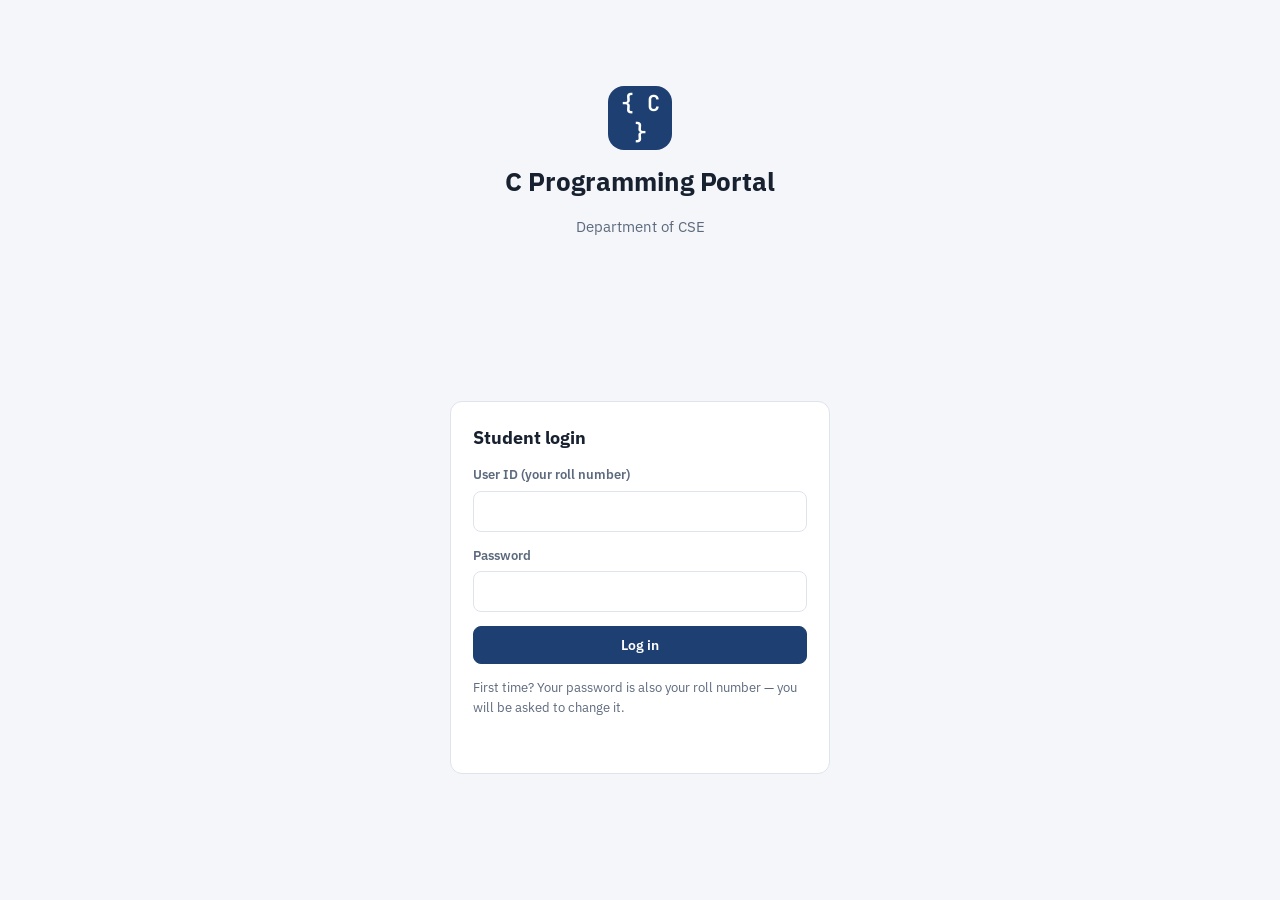
==== index.html @ 67769ecd "Add files via upload" ====
<!DOCTYPE html>
<html lang="en">
<head>
<meta charset="utf-8">
<meta name="viewport" content="width=device-width, initial-scale=1">
<title>C Programming Portal</title>
<link rel="preconnect" href="https://fonts.googleapis.com">
<link href="https://fonts.googleapis.com/css2?family=IBM+Plex+Sans:wght@400;500;600;700&family=JetBrains+Mono:wght@400;500&display=swap" rel="stylesheet">
<link rel="stylesheet" href="css/style.css?v=mw3cnd20">
</head>
<body>
<div id="demoBanner" class="demo-banner hidden">DEMO MODE — no Google Sheet connected; data stays in this browser. Logins: 1 / 1 … 5 / 5 (roll number = user ID = first password)</div>

<!-- LOGIN -->
<section id="view-login" class="view">
  <div class="login-wrap">
    <div class="login-brand">
      <div class="logo">{ C }</div>
      <h1 id="portalTitle">C Programming Portal</h1>
      <p id="collegeName" class="muted"></p>
    </div>
    <form id="loginForm" class="card login-card" autocomplete="off">
      <h2>Student login</h2>
      <label>User ID (your roll number)<input id="loginId" required autocomplete="off" spellcheck="false"></label>
      <label>Password<input id="loginPw" type="password" required autocomplete="off"></label>
      <button class="btn primary" type="submit" id="loginBtn">Log in</button>
      <p class="muted small" style="margin:0">First time? Your password is also your roll number — you will be asked to change it.</p>
      <p id="loginMsg" class="msg"></p>
    </form>
  </div>
</section>

<!-- DASHBOARD -->
<section id="view-dash" class="view hidden">
  <header class="topbar">
    <div class="brand">{ C } <span id="tbTitle"></span></div>
    <div class="who"><span id="whoName"></span><button class="btn ghost small" id="pwBtn">Change password</button><button class="btn ghost small" id="logoutBtn">Log out</button></div>
  </header>
  <main class="page">
    <div class="crumbs" id="crumbs"></div>
    <div id="dashHome">
      <h2 class="page-title" style="margin-bottom:4px">Welcome, <span id="welcomeName"></span></h2>
      <div class="id-card"><span>Roll No: <b id="welcomeRoll"></b></span><span>Name: <b id="welcomeName2"></b></span><span>Case Study: <b id="welcomeCase"></b></span></div>
      <div class="panels">
        <button class="panel-card" id="openAssignPanel">
          <div class="panel-icon">A</div><h3>Assignment panel</h3><p>Your case study assignment, auto-evaluated</p>
        </button>
        <button class="panel-card" id="openLabPanel">
          <div class="panel-icon lab">L</div><h3>Lab panel</h3><p>Weekly lab programs</p>
        </button>
      </div>
      <div class="compiler-status" id="compilerStatus">Preparing the C compiler on this computer…</div>
    </div>

    <div id="labHome" class="hidden">
      <h2 class="page-title">Lab panel</h2>
      <div id="weekList" class="week-list"></div>
      <div id="weekPrograms" class="hidden"></div>
    </div>

    <div id="assignHome" class="hidden">
      <h2 class="page-title">Assignment panel</h2>
      <div class="card assign-card">
        <div class="assign-head">
          <div><div class="eyebrow" id="assignEyebrow"></div><h3 id="assignTitle"></h3></div>
          <span class="status-pill" id="assignStatus"></span>
        </div>
        <p id="assignScenario" class="scenario"></p>
        <ol id="assignQs" class="assign-qs"></ol>
        <div id="assignEval" class="assign-eval"></div>
        <div class="assign-foot">
          <div class="muted small" id="assignMeta"></div>
          <button class="btn primary" id="startBtn">Open assignment</button>
        </div>
      </div>
    </div>
  </main>
</section>

<!-- EXAM -->
<section id="view-exam" class="view hidden">
  <header class="exam-bar">
    <div class="eb-left"><strong id="exTitle"></strong><span class="muted small" id="exWho"></span></div>
    <div class="eb-right">
      <span id="saveState" class="save-state">Not saved yet</span>
      <span id="violBadge" class="viol">Warnings 0/3</span>
      <button class="btn ghost small" id="closeExamBtn">Save &amp; close</button>
      <button class="btn danger small" id="finalBtn">Final submit</button>
    </div>
  </header>
  <div class="exam-body">
    <nav class="qnav" id="qnav"></nav>
    <div class="qpane">
      <div class="qtext noselect" id="qtext"></div>
      <div class="editor-wrap">
        <div class="editor-head"><span id="edLabel"></span><span class="muted small">Typing only — copy, paste and drag-drop are disabled · compiles on this computer</span></div>
        <div id="editor"></div>
      </div>
      <div class="runbar">
        <button class="btn" id="runProgBtn">▶ Run program</button>
        <textarea id="stdin" class="stdin" rows="1" spellcheck="false" autocomplete="off" placeholder="Input for Run program — type what you would enter at the keyboard, e.g.  1  1 1 2024 1 3 2024  0"></textarea>
        <button class="btn primary" id="runBtn">Run tests for Q1</button>
      </div>
      <div class="console noselect" id="console"></div>
    </div>
  </div>
</section>

<!-- shield shown whenever the window loses focus / a screenshot key is pressed -->
<div id="shield" class="shield hidden"><div class="shield-box"><h2 id="shieldTitle">Assignment hidden</h2><p id="shieldMsg"></p><button class="btn primary" id="shieldBtn">Return to full screen</button></div></div>
<div id="modal" class="modal hidden"><div class="modal-box"><h3 id="mTitle"></h3><div id="mBody"></div><div class="modal-actions" id="mActions"></div></div></div>
<div id="toast" class="toast hidden"></div>

<script src="js/config.js?v=mw3cnd20"></script>
<script src="js/cases-text.js?v=mw3cnd20"></script>
<script src="js/tests-data.js?v=mw3cnd20"></script>
<script src="js/api.js?v=mw3cnd20"></script>
<script src="js/compiler.js?v=mw3cnd20"></script>
<script src="js/grader.js?v=mw3cnd20"></script>
<script src="js/editor.js?v=mw3cnd20"></script>
<script src="js/app.js?v=mw3cnd20"></script>
</body>
</html>
---- css/style.css ----
:root{
  --bg:#f4f6fa; --surface:#fff; --ink:#18212f; --muted:#5d6a7e; --line:#dfe4ec;
  --brand:#1d3f72; --brand-2:#2c5aa0; --accent:#e8a33d; --ok:#1e7a46; --ok-bg:#e5f4ea;
  --bad:#b3261e; --bad-bg:#fbe9e7; --warn:#9a5b00; --warn-bg:#fff4e0;
  --mono:'JetBrains Mono',Consolas,monospace; --sans:'IBM Plex Sans',system-ui,Segoe UI,sans-serif;
}
*{box-sizing:border-box}
html,body{margin:0;height:100%}
body{background:var(--bg);color:var(--ink);font:15px/1.5 var(--sans)}
.hidden{display:none!important}
.muted{color:var(--muted)} .small{font-size:13px}
.ok{color:var(--ok)} .bad{color:var(--bad)} .warn{color:var(--warn)}
code,pre{font-family:var(--mono)}
.btn{font:600 14px var(--sans);border:1px solid var(--line);background:#fff;color:var(--ink);padding:9px 16px;border-radius:8px;cursor:pointer}
.btn:hover{border-color:#b9c3d3}
.btn.primary{background:var(--brand);border-color:var(--brand);color:#fff}
.btn.primary:hover{background:var(--brand-2)}
.btn.danger{background:var(--bad);border-color:var(--bad);color:#fff}
.btn.ghost{background:transparent}
.btn.small{padding:6px 12px;font-size:13px}
.btn:disabled{opacity:.55;cursor:not-allowed}
.card{background:var(--surface);border:1px solid var(--line);border-radius:12px;padding:22px}
.demo-banner{background:var(--warn-bg);color:var(--warn);text-align:center;font-size:13px;padding:6px 12px;border-bottom:1px solid #f0d9ae}
.eyebrow{font-size:12px;font-weight:600;letter-spacing:.06em;text-transform:uppercase;color:var(--brand-2)}

/* login */
.login-wrap{min-height:calc(100vh - 40px);display:grid;place-items:center;gap:24px;padding:24px;grid-template-columns:minmax(0,1fr);justify-items:center}
.login-brand{text-align:center}
.logo{display:inline-grid;place-items:center;width:64px;height:64px;border-radius:16px;background:var(--brand);color:#fff;font:600 22px var(--mono)}
.login-brand h1{margin:12px 0 2px;font-size:26px}
.login-card{width:min(380px,100%);display:grid;gap:14px}
.login-card h2{margin:0;font-size:18px}
label{display:grid;gap:6px;font-size:13px;font-weight:600;color:var(--muted)}
input{font:15px var(--sans);padding:10px 12px;border:1px solid var(--line);border-radius:8px;color:var(--ink)}
input:focus{outline:2px solid #c9d8f0;border-color:var(--brand-2)}
.msg{min-height:20px;margin:0;color:var(--bad);font-size:13px}

/* dashboard */
.topbar{display:flex;justify-content:space-between;align-items:center;padding:12px 24px;background:var(--brand);color:#fff}
.topbar .brand{font:600 16px var(--sans)} .topbar .brand span{font-weight:500;margin-left:6px}
.topbar .who{display:flex;gap:12px;align-items:center;font-size:14px}
.topbar .btn.ghost{color:#fff;border-color:rgba(255,255,255,.35)}
.page{max-width:1080px;margin:0 auto;padding:20px 24px 48px}
.crumbs{font-size:13px;color:var(--muted);margin-bottom:8px} .crumbs a{color:var(--brand-2);text-decoration:none}
.page-title{font-size:22px;margin:4px 0 18px}
.panels{display:grid;grid-template-columns:repeat(auto-fit,minmax(260px,1fr));gap:18px}
.panel-card{text-align:left;background:#fff;border:1px solid var(--line);border-radius:14px;padding:26px;cursor:pointer;font:inherit;color:inherit;transition:box-shadow .15s,border-color .15s}
.panel-card:hover{border-color:var(--brand-2);box-shadow:0 6px 20px rgba(29,63,114,.10)}
.panel-card h3{margin:14px 0 4px;font-size:18px} .panel-card p{margin:0;color:var(--muted)}
.panel-icon{width:44px;height:44px;border-radius:10px;display:grid;place-items:center;background:#e6edf8;color:var(--brand);font:700 18px var(--mono)}
.panel-icon.lab{background:#fdf1de;color:#a2600c}
.compiler-status{margin-top:18px;font-size:13px;color:var(--muted);padding:10px 14px;border-radius:8px;background:#eef1f6}
.compiler-status.ok{background:var(--ok-bg);color:var(--ok)} .compiler-status.bad{background:var(--bad-bg);color:var(--bad)}
.week-list{display:grid;grid-template-columns:repeat(auto-fit,minmax(240px,1fr));gap:14px;margin-bottom:18px}
.week-card{display:flex;gap:14px;align-items:center;text-align:left;background:#fff;border:1px solid var(--line);border-radius:12px;padding:16px;cursor:pointer;font:inherit;color:inherit}
.week-card:hover{border-color:var(--brand-2)}
.wk{width:46px;height:46px;border-radius:10px;background:#fdf1de;color:#a2600c;display:grid;place-items:center;font:700 15px var(--mono)}
.assign-head{display:flex;justify-content:space-between;gap:12px;align-items:flex-start}
.assign-head h3{margin:4px 0 0;font-size:20px}
.scenario{color:#334155}
.assign-qs{padding-left:20px;color:#334155} .assign-qs li{margin:6px 0}
.assign-foot{display:flex;justify-content:space-between;align-items:center;gap:12px;flex-wrap:wrap;border-top:1px solid var(--line);padding-top:14px;margin-top:10px}
.status-pill{font-size:12px;font-weight:700;padding:4px 10px;border-radius:999px;background:#eef1f6;color:var(--muted);white-space:nowrap}
.status-pill.in-progress{background:#e6edf8;color:var(--brand)}
.status-pill.auto-submitted{background:var(--warn-bg);color:var(--warn)}
.status-pill.final{background:var(--ok-bg);color:var(--ok)}
.status-pill.locked{background:var(--bad-bg);color:var(--bad)}

/* exam */
#view-exam{height:100vh;display:flex;flex-direction:column;background:var(--bg)}
.exam-bar{display:flex;justify-content:space-between;align-items:center;gap:12px;padding:8px 16px;background:var(--brand);color:#fff}
.exam-bar .muted{color:#c8d4e8}
.eb-right{display:flex;gap:10px;align-items:center}
.exam-bar .btn.ghost{color:#fff;border-color:rgba(255,255,255,.35)}
.save-state{font-size:12px;color:#c8d4e8} .save-state.ok{color:#9be3b6} .save-state.warn{color:#ffd28a} .save-state.bad{color:#ffb4ab}
.viol{font-size:12px;font-weight:700;padding:4px 10px;border-radius:999px;background:rgba(255,255,255,.12)}
.viol.hot{background:#ffd9d4;color:var(--bad)}
.exam-body{flex:1;display:flex;min-height:0}
.qnav{width:96px;background:#fff;border-right:1px solid var(--line);padding:10px 8px;display:flex;flex-direction:column;gap:6px}
.qbtn{display:flex;flex-direction:column;align-items:center;gap:4px;border:1px solid var(--line);background:#fff;border-radius:8px;padding:8px 4px;cursor:pointer;font:600 14px var(--sans);color:var(--ink)}
.qbtn.on{border-color:var(--brand);background:#e6edf8;color:var(--brand)}
.qb{font-size:11px;padding:1px 6px;border-radius:999px;background:#eef1f6;color:var(--muted)}
.qb.g{background:var(--ok-bg);color:var(--ok)} .qb.a{background:var(--warn-bg);color:var(--warn)} .qb.r{background:var(--bad-bg);color:var(--bad)}
.qnav-foot{margin-top:auto;text-align:center}
.qpane{flex:1;display:grid;grid-template-rows:auto minmax(260px,1fr) auto minmax(110px,24%);gap:10px;padding:12px 16px;min-width:0;min-height:0}
.qtext{background:#fff;border:1px solid var(--line);border-radius:10px;padding:12px 16px;max-height:32vh;overflow:auto}
.qdoc{margin:4px 0 8px;color:#334155}
.spec{background:#f6f8fc;border-left:3px solid var(--brand-2);padding:8px 12px;border-radius:6px}
.spec p{margin:6px 0 0}
.spec-label{font-size:11px;font-weight:700;text-transform:uppercase;color:var(--brand-2);letter-spacing:.05em}
.sig{display:block;font-size:13.5px;margin-top:4px;color:#0f2a52;white-space:pre-wrap}
.structs{margin-top:8px;font-size:13px} .structs summary{cursor:pointer;color:var(--brand-2);font-weight:600}
.structs pre{background:#0f1726;color:#d6e2f5;padding:10px 12px;border-radius:8px;overflow:auto;font-size:12.5px;max-height:240px}
.editor-wrap{display:flex;flex-direction:column;min-height:0;background:#fff;border:1px solid var(--line);border-radius:10px;overflow:hidden}
.editor-head{display:flex;justify-content:space-between;padding:6px 12px;border-bottom:1px solid var(--line);font-size:13px;font-weight:600;background:#fafbfd}
#editor{flex:1;min-height:0}
.ce{display:flex;height:100%;font:14px/1.55 var(--mono)}
.ce-gutter{width:48px;padding:10px 8px 10px 0;text-align:right;color:#9aa6b8;background:#f6f8fb;border-right:1px solid var(--line);white-space:pre;overflow:hidden;user-select:none;font:inherit}
.ce-text{flex:1;border:0;outline:0;resize:none;padding:10px 12px;font:inherit;color:#0f1726;tab-size:4;white-space:pre;overflow:auto}
.ce-text.ro{background:#f6f6f6}
.runbar{display:flex;align-items:center;gap:10px}
.stdin{flex:1;min-width:120px;height:38px;resize:vertical;font:13px/1.4 var(--mono);padding:8px 10px;border:1px solid var(--line);border-radius:8px}
.console pre.out{color:#e8f0ff;background:#16213a;padding:8px 10px;border-radius:6px}
.console{background:#0f1726;color:#d6e2f5;border-radius:10px;padding:10px 14px;overflow:auto;font-size:13.5px}
.console .muted{color:#93a3bd} .console .bad{color:#ff9a8f} .console .warn{color:#ffd28a}
.console pre{margin:4px 0;white-space:pre-wrap;font-size:12.5px}
.console pre.err{color:#ffc4bd}
.tcase{padding:6px 0;border-bottom:1px solid #1f2b40}
.tcase.pass b{color:#7fe0a3} .tcase.fail b{color:#ff9a8f}
.io{display:grid;grid-template-columns:1fr 1fr;gap:10px;margin-top:4px}
.io pre{background:#16213a;padding:6px 8px;border-radius:6px}
.summary{margin-top:8px;font-weight:600}
.noselect{user-select:none;-webkit-user-select:none}

/* shield, modal, toast */
.shield{position:fixed;inset:0;background:#0c1424;z-index:9000;display:grid;place-items:center;color:#fff}
.shield-box{text-align:center;max-width:460px;padding:24px} .shield-box p{color:#c8d4e8}
.modal{position:fixed;inset:0;background:rgba(10,18,32,.55);z-index:9500;display:grid;place-items:center;padding:16px}
.modal-box{background:#fff;border-radius:14px;max-width:560px;width:100%;padding:22px 24px}
.modal-box h3{margin:0 0 10px}
.modal-actions{display:flex;justify-content:flex-end;gap:10px;margin-top:18px}
.rules li{margin:6px 0}
.toast{position:fixed;left:50%;bottom:24px;transform:translateX(-50%);background:#18212f;color:#fff;padding:10px 18px;border-radius:999px;font-size:14px;z-index:9800;box-shadow:0 6px 24px rgba(0,0,0,.25)}

@media print{ body{display:none!important} }
@media (max-width:760px){
  .page{padding:16px} .topbar{padding:10px 16px}
  .exam-body{flex-direction:column} .qnav{width:auto;flex-direction:row;border-right:0;border-bottom:1px solid var(--line)}
  .eb-right{flex-wrap:wrap}
}

.pwform{display:grid;gap:12px;margin-top:6px}

.id-card{display:flex;flex-wrap:wrap;gap:10px 28px;background:#fff;border:1px solid var(--line);border-left:4px solid var(--brand);border-radius:10px;padding:12px 16px;margin:0 0 18px;font-size:15px}

.assign-eval{border-top:1px solid var(--line);margin-top:10px;padding-top:6px;color:#334155}
.assign-eval h4{margin:8px 0 6px;font-size:16px}
.mtable{border-collapse:collapse;width:100%;font-size:13.5px;margin:6px 0}
.mtable th,.mtable td{border:1px solid var(--line);padding:5px 8px;text-align:left;vertical-align:top}
.mtable th{background:#f6f8fc}
pre.sample{background:#f6f8fc;border:1px solid var(--line);padding:8px;border-radius:6px;max-height:200px;overflow:auto}
.console .okc{color:#7fe0a3} .console .badc{color:#ff9a8f}

.ce-gutter .act{display:inline-block;width:100%;background:#d6e4fb;color:#1d3f72;font-weight:600;box-shadow:inset -3px 0 0 #2c5aa0}

#view-exam{user-select:none;-webkit-user-select:none}
#view-exam textarea{user-select:text;-webkit-user-select:text}
.casebox{margin-bottom:6px;color:#334155}.casebox summary{cursor:pointer;color:var(--brand)}
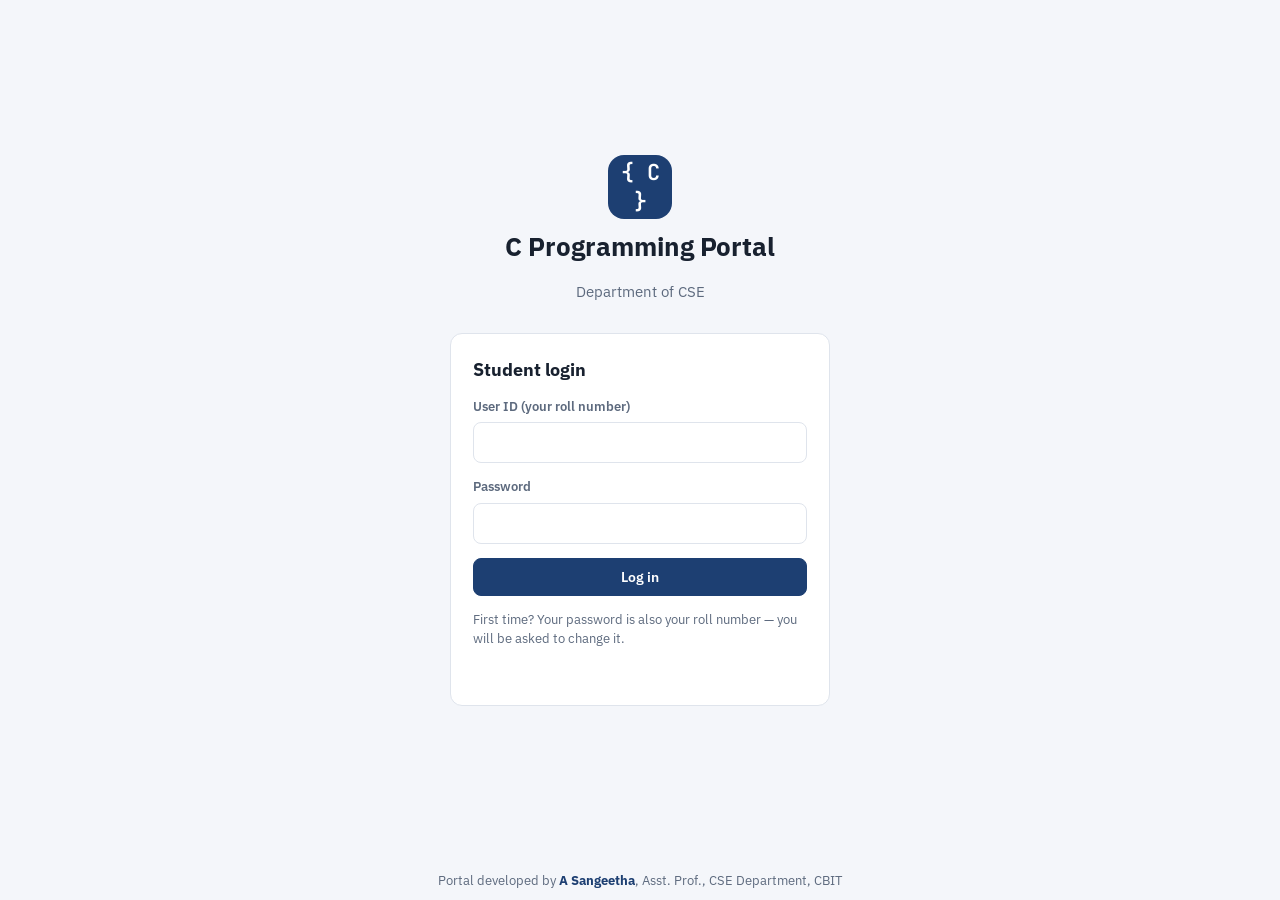
==== commit 98d813e8: "Add files via upload" ====
--- a/index.html
+++ b/index.html
@@ -6,7 +6,7 @@
 <title>C Programming Portal</title>
 <link rel="preconnect" href="https://fonts.googleapis.com">
 <link href="https://fonts.googleapis.com/css2?family=IBM+Plex+Sans:wght@400;500;600;700&family=JetBrains+Mono:wght@400;500&display=swap" rel="stylesheet">
-<link rel="stylesheet" href="css/style.css?v=mw3cnd20">
+<link rel="stylesheet" href="css/style.css?v=mw3fjnkr">
 </head>
 <body>
 <div id="demoBanner" class="demo-banner hidden">DEMO MODE — no Google Sheet connected; data stays in this browser. Logins: 1 / 1 … 5 / 5 (roll number = user ID = first password)</div>
@@ -28,6 +28,7 @@
       <p id="loginMsg" class="msg"></p>
     </form>
   </div>
+  <footer class="credit">Portal developed by <b>A Sangeetha</b>, Asst. Prof., CSE Department, CBIT</footer>
 </section>
 
 <!-- DASHBOARD -->
@@ -75,6 +76,7 @@
       </div>
     </div>
   </main>
+  <footer class="credit">Portal developed by <b>A Sangeetha</b>, Asst. Prof., CSE Department, CBIT</footer>
 </section>
 
 <!-- EXAM -->
@@ -89,21 +91,26 @@
     </div>
   </header>
   <div class="exam-body">
-    <nav class="qnav" id="qnav"></nav>
-    <div class="qpane">
+    <aside class="leftcol">
+      <nav class="qnav" id="qnav"></nav>
       <div class="qtext noselect" id="qtext"></div>
+    </aside>
+    <div class="rightcol">
       <div class="editor-wrap">
         <div class="editor-head"><span id="edLabel"></span><span class="muted small">Typing only — copy, paste and drag-drop are disabled · compiles on this computer</span></div>
         <div id="editor"></div>
       </div>
-      <div class="runbar">
-        <button class="btn" id="runProgBtn">▶ Run program</button>
-        <textarea id="stdin" class="stdin" rows="1" spellcheck="false" autocomplete="off" placeholder="Input for Run program — type what you would enter at the keyboard, e.g.  1  1 1 2024 1 3 2024  0"></textarea>
-        <button class="btn primary" id="runBtn">Run tests for Q1</button>
+      <div class="testpane">
+        <div class="runbar">
+          <button class="btn" id="runProgBtn">▶ Run program</button>
+          <textarea id="stdin" class="stdin" rows="1" spellcheck="false" autocomplete="off" placeholder="Optional: input to type automatically. Leave empty — Run program asks for input like a normal terminal."></textarea>
+          <button class="btn primary" id="runBtn">Run tests for Q1</button>
+        </div>
+        <div class="console noselect" id="console"></div>
       </div>
-      <div class="console noselect" id="console"></div>
     </div>
   </div>
+  <footer class="credit exam-credit">Portal developed by <b>A Sangeetha</b>, Asst. Prof., CSE Department, CBIT</footer>
 </section>
 
 <!-- shield shown whenever the window loses focus / a screenshot key is pressed -->
@@ -111,13 +118,13 @@
 <div id="modal" class="modal hidden"><div class="modal-box"><h3 id="mTitle"></h3><div id="mBody"></div><div class="modal-actions" id="mActions"></div></div></div>
 <div id="toast" class="toast hidden"></div>
 
-<script src="js/config.js?v=mw3cnd20"></script>
-<script src="js/cases-text.js?v=mw3cnd20"></script>
-<script src="js/tests-data.js?v=mw3cnd20"></script>
-<script src="js/api.js?v=mw3cnd20"></script>
-<script src="js/compiler.js?v=mw3cnd20"></script>
-<script src="js/grader.js?v=mw3cnd20"></script>
-<script src="js/editor.js?v=mw3cnd20"></script>
-<script src="js/app.js?v=mw3cnd20"></script>
+<script src="js/config.js?v=mw3fjnkr"></script>
+<script src="js/cases-text.js?v=mw3fjnkr"></script>
+<script src="js/tests-data.js?v=mw3fjnkr"></script>
+<script src="js/api.js?v=mw3fjnkr"></script>
+<script src="js/compiler.js?v=mw3fjnkr"></script>
+<script src="js/grader.js?v=mw3fjnkr"></script>
+<script src="js/editor.js?v=mw3fjnkr"></script>
+<script src="js/app.js?v=mw3fjnkr"></script>
 </body>
 </html>
--- a/css/style.css
+++ b/css/style.css
@@ -146,3 +146,29 @@
 #view-exam{user-select:none;-webkit-user-select:none}
 #view-exam textarea{user-select:text;-webkit-user-select:text}
 .casebox{margin-bottom:6px;color:#334155}.casebox summary{cursor:pointer;color:var(--brand)}
+
+.console pre.term{white-space:pre-wrap;min-height:60px}
+.console .tin{color:#ffd28a}
+.termin{background:transparent;border:0;border-bottom:1px solid #ffd28a;color:#ffd28a;font:inherit;outline:none;min-width:160px;padding:0 2px}
+
+/* ===== layout v2: left = questions, right = editor + tests ===== */
+#view-exam{height:100vh;display:flex;flex-direction:column}
+.exam-body{flex:1;display:grid;grid-template-columns:minmax(320px,34%) 1fr;gap:12px;padding:12px;min-height:0}
+.leftcol{display:flex;flex-direction:column;gap:12px;min-height:0}
+.leftcol .qnav{width:auto;display:grid;grid-template-columns:repeat(3,1fr);gap:8px;padding:12px;background:#fff;border:1px solid var(--line);border-radius:10px;flex-direction:initial}
+.leftcol .qnav .qbtn{padding:8px 4px}
+.leftcol .qnav .qnav-foot{grid-column:1/-1;text-align:center;margin:0}
+.leftcol .qtext{flex:1;max-height:none;overflow:auto;min-height:0}
+.rightcol{display:grid;grid-template-rows:minmax(240px,1.35fr) minmax(200px,1fr);gap:12px;min-height:0;min-width:0}
+.rightcol .editor-wrap{min-height:0}
+.testpane{display:flex;flex-direction:column;gap:8px;min-height:0}
+.testpane .console{flex:1;min-height:0}
+.credit{text-align:center;font-size:12.5px;color:var(--muted);padding:10px 16px}
+.credit b{color:var(--brand)}
+.exam-credit{padding:4px 16px 6px;background:#fff;border-top:1px solid var(--line)}
+#view-login,#view-dash{min-height:100vh;display:flex;flex-direction:column}
+#view-dash main{flex:1;width:100%}
+#view-login .login-wrap{flex:1}
+@media (max-width:900px){ .exam-body{grid-template-columns:1fr} .rightcol{grid-template-rows:420px 300px} }
+#view-login .login-wrap{min-height:0;padding:32px 24px}
+#view-login .login-wrap{gap:14px;padding:20px 24px;align-content:center} #view-login .login-brand h1{margin:8px 0 0}
